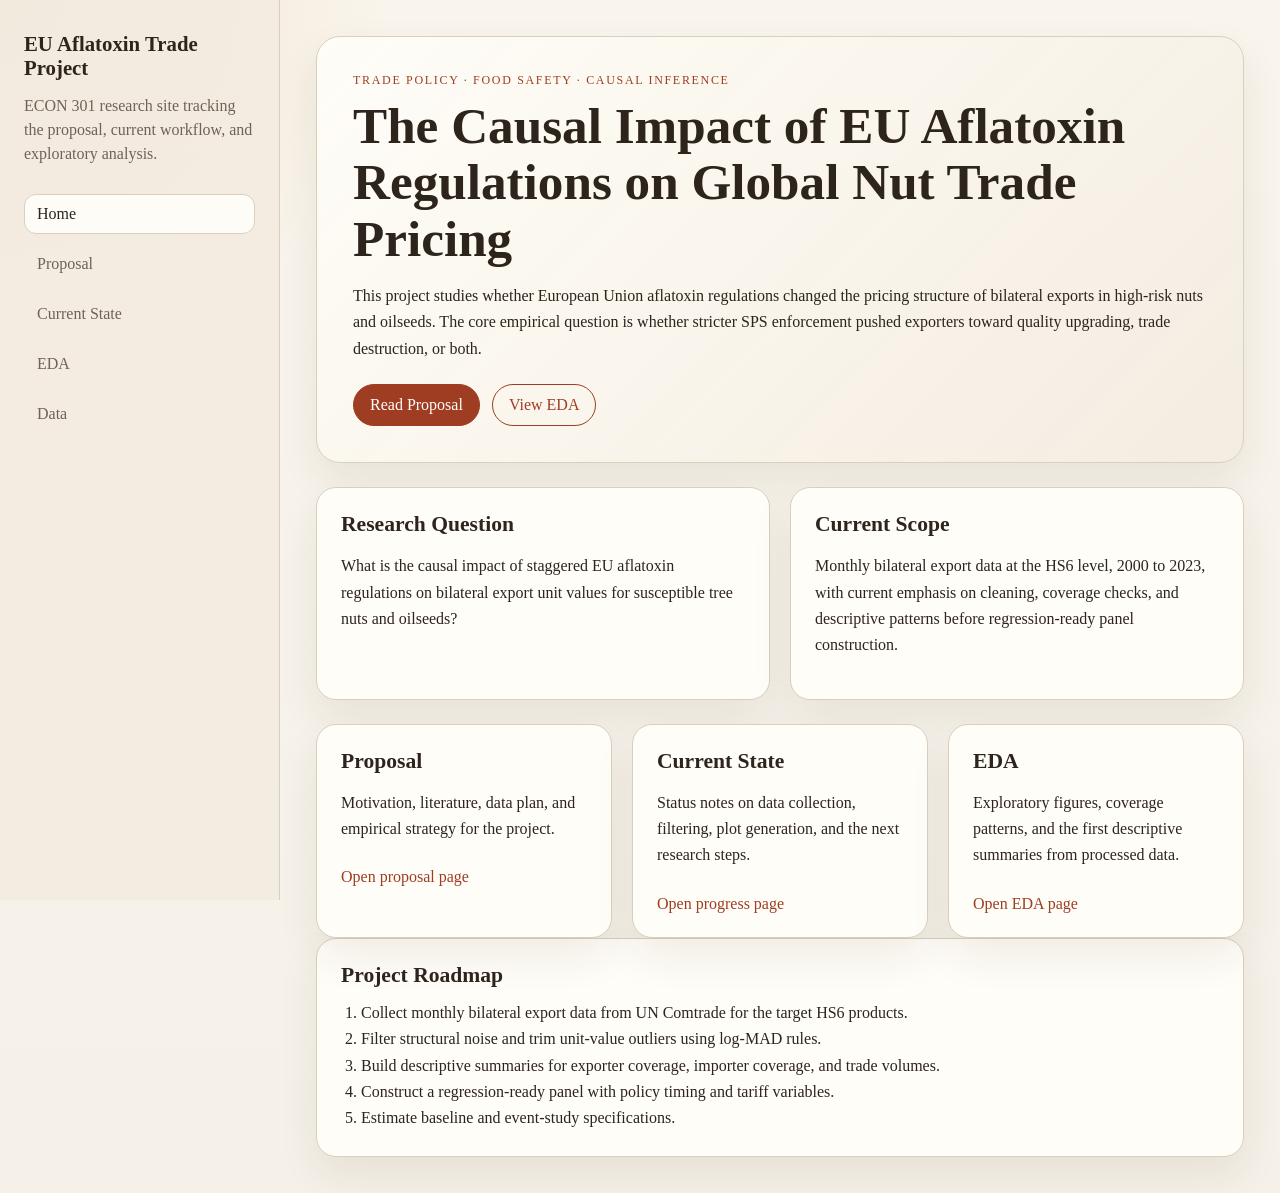
==== index.html @ 23619cba "website upload" ====
<!DOCTYPE html>
<html lang="en">
<head>
  <meta charset="utf-8">
  <meta name="viewport" content="width=device-width, initial-scale=1">
  <title>EU Aflatoxin Trade Project</title>
  <link rel="stylesheet" href="assets/css/styles.css">
</head>
<body>
  <div class="site-shell">
    <aside class="site-sidebar">
      <a class="site-mark" href="index.html">EU Aflatoxin Trade Project</a>
      <p class="site-note">ECON 301 research site tracking the proposal, current workflow, and exploratory analysis.</p>
      <nav class="site-nav">
        <a class="active" href="index.html">Home</a>
        <a href="proposal.html">Proposal</a>
        <a href="current-state.html">Current State</a>
        <a href="eda.html">EDA</a>
        <a href="data.html">Data</a>
      </nav>
    </aside>

    <main class="site-main">
      <section class="hero">
        <p class="eyebrow">Trade Policy · Food Safety · Causal Inference</p>
        <h1>The Causal Impact of EU Aflatoxin Regulations on Global Nut Trade Pricing</h1>
        <p class="hero-copy">
          This project studies whether European Union aflatoxin regulations changed the pricing structure
          of bilateral exports in high-risk nuts and oilseeds. The core empirical question is whether stricter
          SPS enforcement pushed exporters toward quality upgrading, trade destruction, or both.
        </p>
        <div class="button-row">
          <a class="button" href="proposal.html">Read Proposal</a>
          <a class="button button-secondary" href="eda.html">View EDA</a>
        </div>
      </section>

      <section class="grid two-up">
        <article class="card">
          <h2>Research Question</h2>
          <p>
            What is the causal impact of staggered EU aflatoxin regulations on bilateral export unit values
            for susceptible tree nuts and oilseeds?
          </p>
        </article>
        <article class="card">
          <h2>Current Scope</h2>
          <p>
            Monthly bilateral export data at the HS6 level, 2000 to 2023, with current emphasis on cleaning,
            coverage checks, and descriptive patterns before regression-ready panel construction.
          </p>
        </article>
      </section>

      <section class="grid three-up">
        <article class="card">
          <h2>Proposal</h2>
          <p>Motivation, literature, data plan, and empirical strategy for the project.</p>
          <a class="text-link" href="proposal.html">Open proposal page</a>
        </article>
        <article class="card">
          <h2>Current State</h2>
          <p>Status notes on data collection, filtering, plot generation, and the next research steps.</p>
          <a class="text-link" href="current-state.html">Open progress page</a>
        </article>
        <article class="card">
          <h2>EDA</h2>
          <p>Exploratory figures, coverage patterns, and the first descriptive summaries from processed data.</p>
          <a class="text-link" href="eda.html">Open EDA page</a>
        </article>
      </section>

      <section class="card">
        <h2>Project Roadmap</h2>
        <ol class="roadmap">
          <li>Collect monthly bilateral export data from UN Comtrade for the target HS6 products.</li>
          <li>Filter structural noise and trim unit-value outliers using log-MAD rules.</li>
          <li>Build descriptive summaries for exporter coverage, importer coverage, and trade volumes.</li>
          <li>Construct a regression-ready panel with policy timing and tariff variables.</li>
          <li>Estimate baseline and event-study specifications.</li>
        </ol>
      </section>
    </main>
  </div>
</body>
</html>
---- assets/css/styles.css ----
:root {
  --bg: #f5f1e8;
  --panel: #fffdf8;
  --panel-strong: #f3ece0;
  --border: #d9cfbf;
  --text: #2d241c;
  --muted: #6f6256;
  --accent: #9f3d22;
  --accent-soft: #d97a3a;
  --shadow: 0 18px 40px rgba(60, 36, 18, 0.08);
}

* {
  box-sizing: border-box;
}

body {
  margin: 0;
  font-family: Georgia, "Times New Roman", serif;
  background:
    radial-gradient(circle at top left, rgba(217, 122, 58, 0.18), transparent 22%),
    linear-gradient(180deg, #f9f5ec 0%, var(--bg) 100%);
  color: var(--text);
}

a {
  color: inherit;
}

.site-shell {
  min-height: 100vh;
  display: grid;
  grid-template-columns: 280px 1fr;
}

.site-sidebar {
  padding: 32px 24px;
  background: rgba(243, 236, 224, 0.9);
  border-right: 1px solid var(--border);
  position: sticky;
  top: 0;
  height: 100vh;
}

.site-mark {
  display: block;
  margin-bottom: 14px;
  font-size: 1.3rem;
  font-weight: 700;
  text-decoration: none;
}

.site-note {
  margin: 0 0 28px;
  line-height: 1.5;
  color: var(--muted);
}

.site-nav {
  display: grid;
  gap: 10px;
}

.site-nav a {
  padding: 10px 12px;
  border: 1px solid transparent;
  border-radius: 12px;
  text-decoration: none;
  color: var(--muted);
}

.site-nav a.active,
.site-nav a:hover {
  color: var(--text);
  border-color: var(--border);
  background: rgba(255, 253, 248, 0.9);
}

.site-main {
  padding: 36px;
}

.hero {
  padding: 36px;
  border: 1px solid var(--border);
  border-radius: 24px;
  background: linear-gradient(135deg, rgba(255, 253, 248, 0.98), rgba(243, 236, 224, 0.94));
  box-shadow: var(--shadow);
}

.eyebrow {
  margin: 0 0 10px;
  text-transform: uppercase;
  letter-spacing: 0.14em;
  font-size: 0.75rem;
  color: var(--accent);
}

.hero h1,
.page-header h1 {
  margin: 0 0 16px;
  line-height: 1.1;
  font-size: clamp(2rem, 4vw, 3.6rem);
}

.hero-copy,
.page-header p,
.prose-block p,
.card p,
.card li {
  line-height: 1.65;
}

.button-row {
  display: flex;
  flex-wrap: wrap;
  gap: 12px;
  margin-top: 22px;
}

.button {
  display: inline-block;
  padding: 11px 16px;
  border-radius: 999px;
  background: var(--accent);
  color: white;
  text-decoration: none;
  border: 1px solid var(--accent);
}

.button-secondary {
  background: transparent;
  color: var(--accent);
}

.grid {
  display: grid;
  gap: 20px;
  margin-top: 24px;
}

.two-up {
  grid-template-columns: repeat(2, minmax(0, 1fr));
}

.three-up {
  grid-template-columns: repeat(3, minmax(0, 1fr));
}

.card {
  padding: 24px;
  border-radius: 20px;
  border: 1px solid var(--border);
  background: var(--panel);
  box-shadow: var(--shadow);
}

.card h2 {
  margin-top: 0;
  margin-bottom: 12px;
  font-size: 1.35rem;
}

.text-link {
  display: inline-block;
  margin-top: 10px;
  color: var(--accent);
  text-decoration: none;
}

.text-link + .text-link {
  margin-left: 0;
  display: block;
}

.page-header {
  margin-bottom: 24px;
}

.proposal-main {
  padding: 28px;
}

.proposal-paper {
  max-width: 920px;
  margin: 0 auto;
  padding: 54px 64px;
  border: 1px solid var(--border);
  border-radius: 10px;
  background: #fffefb;
  box-shadow: var(--shadow);
}

.proposal-header {
  text-align: center;
  padding-bottom: 24px;
  border-bottom: 1px solid var(--border);
  margin-bottom: 28px;
}

.paper-kicker,
.paper-author,
.paper-date {
  margin: 0;
}

.paper-kicker {
  letter-spacing: 0.16em;
  text-transform: uppercase;
  font-size: 0.75rem;
  color: var(--muted);
}

.paper-author {
  margin-top: 10px;
  font-size: 1.05rem;
}

.paper-date {
  margin-top: 6px;
  color: var(--muted);
  font-size: 0.95rem;
}

.proposal-section + .proposal-section {
  margin-top: 28px;
}

.proposal-section h2 {
  font-size: 1.25rem;
  margin: 0 0 14px;
}

.proposal-section p {
  margin: 0 0 14px;
  line-height: 1.78;
  text-align: justify;
}

.paper-table {
  margin-top: 18px;
  border: 1px solid var(--border);
  border-radius: 8px;
  overflow: hidden;
}

.paper-row {
  display: grid;
  grid-template-columns: 1.1fr 1.1fr 2.8fr;
  gap: 16px;
  padding: 14px 16px;
  border-top: 1px solid var(--border);
}

.paper-row:first-child {
  border-top: 0;
}

.paper-head {
  background: var(--panel-strong);
  font-weight: 700;
}

.equation-block {
  margin: 18px 0;
  padding: 18px;
  border: 1px solid var(--border);
  border-radius: 8px;
  background: #fbf8f1;
  text-align: center;
  font-size: 1.05rem;
}

.equation-block p {
  margin: 0;
  text-align: center;
}

.reference-list {
  margin: 0;
  padding-left: 20px;
}

.reference-list li {
  margin-bottom: 10px;
  line-height: 1.7;
}

.proposal-links {
  display: flex;
  gap: 12px;
  flex-wrap: wrap;
}

.prose-page .card + .card,
.prose-page .grid + .card {
  margin-top: 24px;
}

.flat-list {
  margin: 0;
  padding-left: 18px;
}

.roadmap {
  margin: 0;
  padding-left: 20px;
}

.timestamp {
  color: var(--muted);
}

.code-block {
  padding: 14px 16px;
  border-radius: 14px;
  background: var(--panel-strong);
  border: 1px solid var(--border);
  font-family: "Courier New", monospace;
}

.gallery-grid {
  display: grid;
  grid-template-columns: repeat(2, minmax(0, 1fr));
  gap: 22px;
}

.gallery-card {
  padding: 18px;
  border-radius: 18px;
  border: 1px solid var(--border);
  background: var(--panel);
  box-shadow: var(--shadow);
}

.gallery-card h2 {
  margin: 0 0 12px;
  font-size: 1rem;
}

.gallery-card img {
  width: 100%;
  display: block;
  border-radius: 10px;
  border: 1px solid var(--border);
  background: white;
}

code {
  font-family: "Courier New", monospace;
}

@media (max-width: 980px) {
  .site-shell {
    grid-template-columns: 1fr;
  }

  .site-sidebar {
    position: relative;
    height: auto;
    border-right: 0;
    border-bottom: 1px solid var(--border);
  }

  .two-up,
  .three-up {
    grid-template-columns: 1fr;
  }

  .gallery-grid {
    grid-template-columns: 1fr;
  }

  .site-main {
    padding: 20px;
  }

  .proposal-paper {
    padding: 28px 22px;
  }

  .paper-row {
    grid-template-columns: 1fr;
    gap: 6px;
  }
}
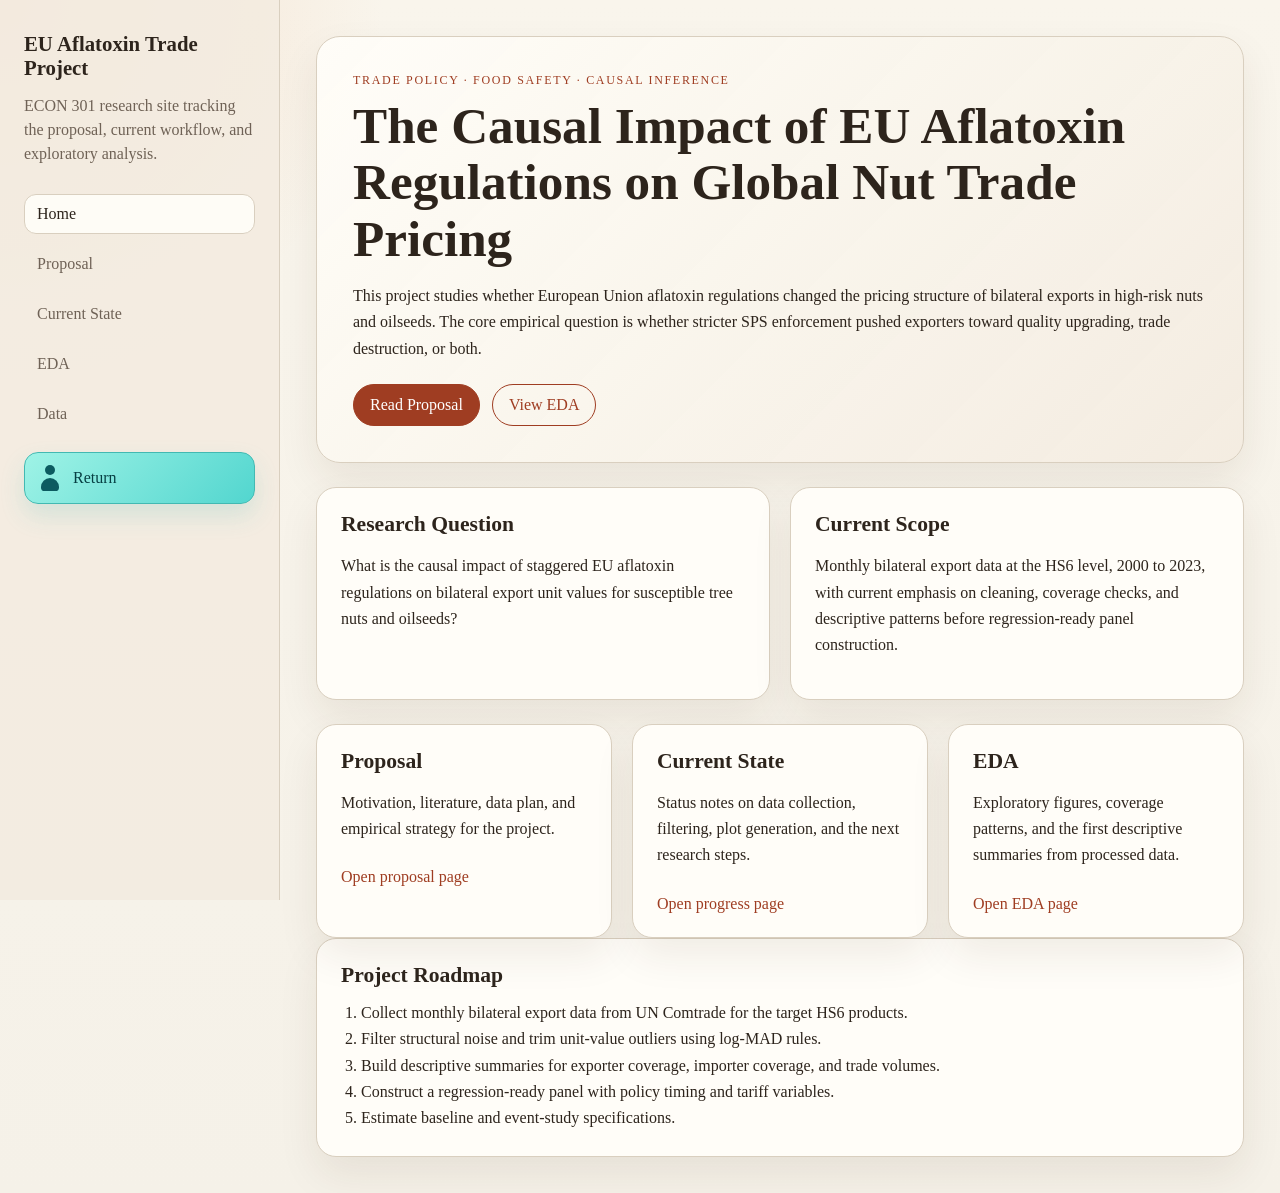
==== commit a48132ca: "return added" ====
--- a/index.html
+++ b/index.html
@@ -18,6 +18,13 @@
         <a href="eda.html">EDA</a>
         <a href="data.html">Data</a>
       </nav>
+      <a class="return-button" href="https://www.efdalyilmaz.com" target="_blank" rel="noreferrer">
+        <span class="return-icon" aria-hidden="true">
+          <span class="return-head"></span>
+          <span class="return-body"></span>
+        </span>
+        <span>Return</span>
+      </a>
     </aside>
 
     <main class="site-main">
--- a/assets/css/styles.css
+++ b/assets/css/styles.css
@@ -76,6 +76,51 @@
   background: rgba(255, 253, 248, 0.9);
 }
 
+.return-button {
+  margin-top: 18px;
+  display: flex;
+  align-items: center;
+  gap: 12px;
+  padding: 12px 14px;
+  border-radius: 14px;
+  text-decoration: none;
+  color: #063f43;
+  background: linear-gradient(135deg, #9ff3e6, #52d6cf);
+  border: 1px solid #42b9b2;
+  box-shadow: 0 12px 24px rgba(66, 185, 178, 0.18);
+}
+
+.return-button:hover {
+  background: linear-gradient(135deg, #b4fbef, #64e2d6);
+}
+
+.return-icon {
+  position: relative;
+  width: 22px;
+  height: 26px;
+  flex: 0 0 22px;
+}
+
+.return-head {
+  position: absolute;
+  top: 0;
+  left: 6px;
+  width: 10px;
+  height: 10px;
+  border-radius: 50%;
+  background: #0c5b60;
+}
+
+.return-body {
+  position: absolute;
+  bottom: 0;
+  left: 2px;
+  width: 18px;
+  height: 13px;
+  border-radius: 10px 10px 4px 4px;
+  background: #0c5b60;
+}
+
 .site-main {
   padding: 36px;
 }
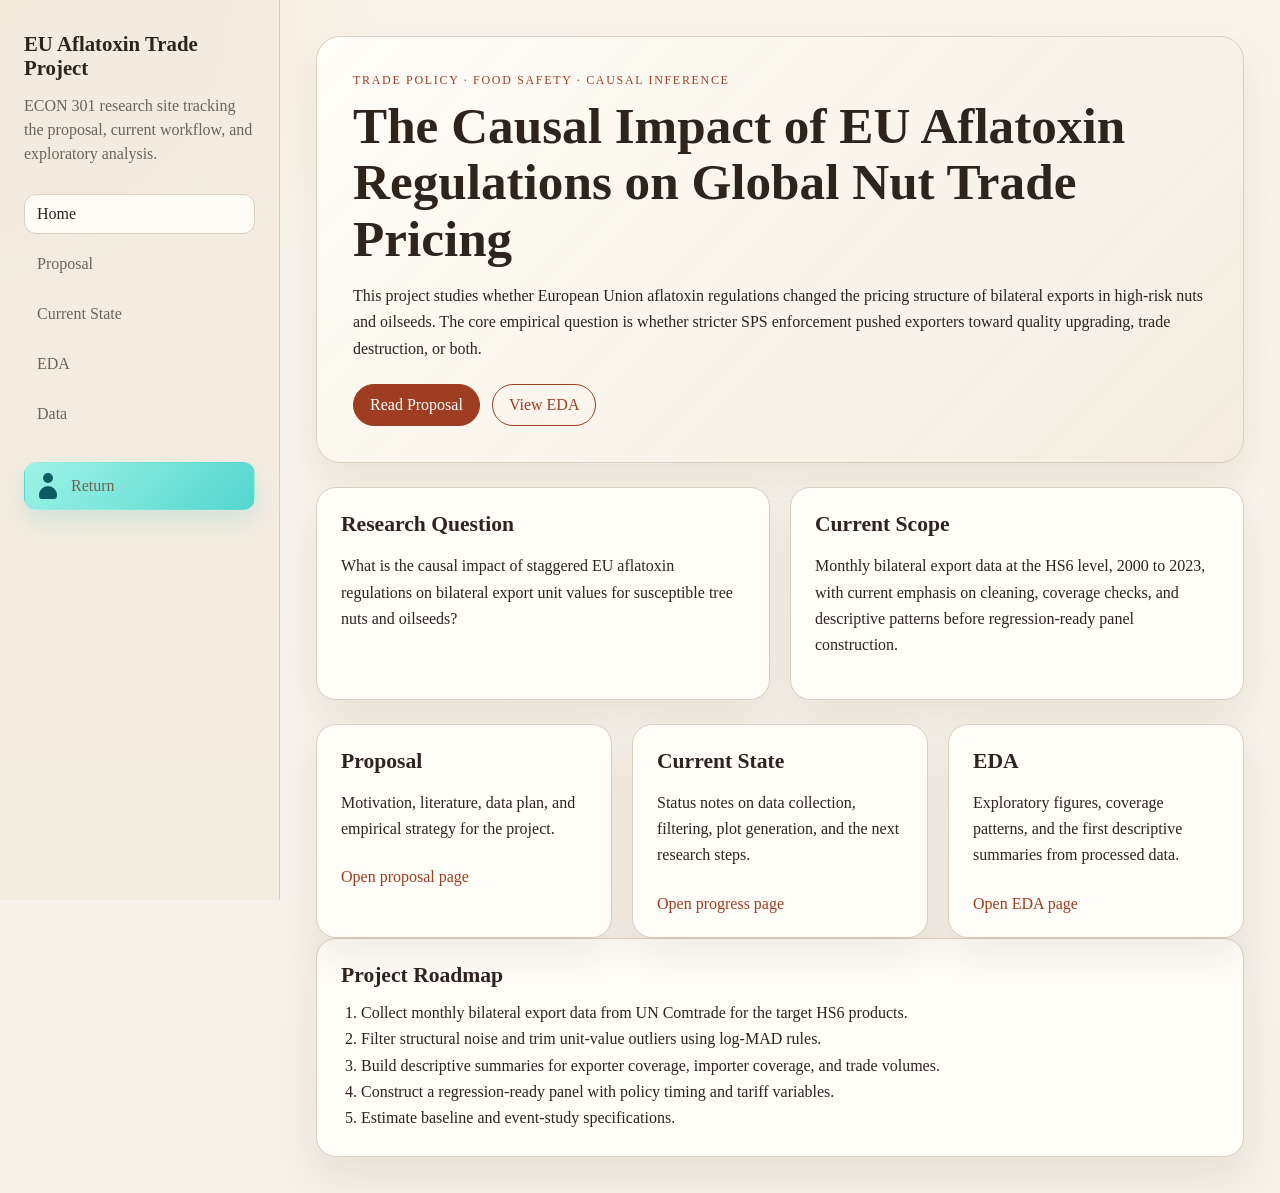
==== commit 1cbc00f9: "return fix" ====
--- a/index.html
+++ b/index.html
@@ -16,15 +16,15 @@
         <a href="proposal.html">Proposal</a>
         <a href="current-state.html">Current State</a>
         <a href="eda.html">EDA</a>
-        <a href="data.html">Data</a>
+        <a href="data.html">Data</a>      
+        <a class="return-button" href="https://www.efdalyilmaz.com" target="_blank" rel="noreferrer">
+          <span class="return-icon" aria-hidden="true">
+            <span class="return-head"></span>
+            <span class="return-body"></span>
+          </span>
+          <span>Return</span>
+        </a>
       </nav>
-      <a class="return-button" href="https://www.efdalyilmaz.com" target="_blank" rel="noreferrer">
-        <span class="return-icon" aria-hidden="true">
-          <span class="return-head"></span>
-          <span class="return-body"></span>
-        </span>
-        <span>Return</span>
-      </a>
     </aside>
 
     <main class="site-main">
